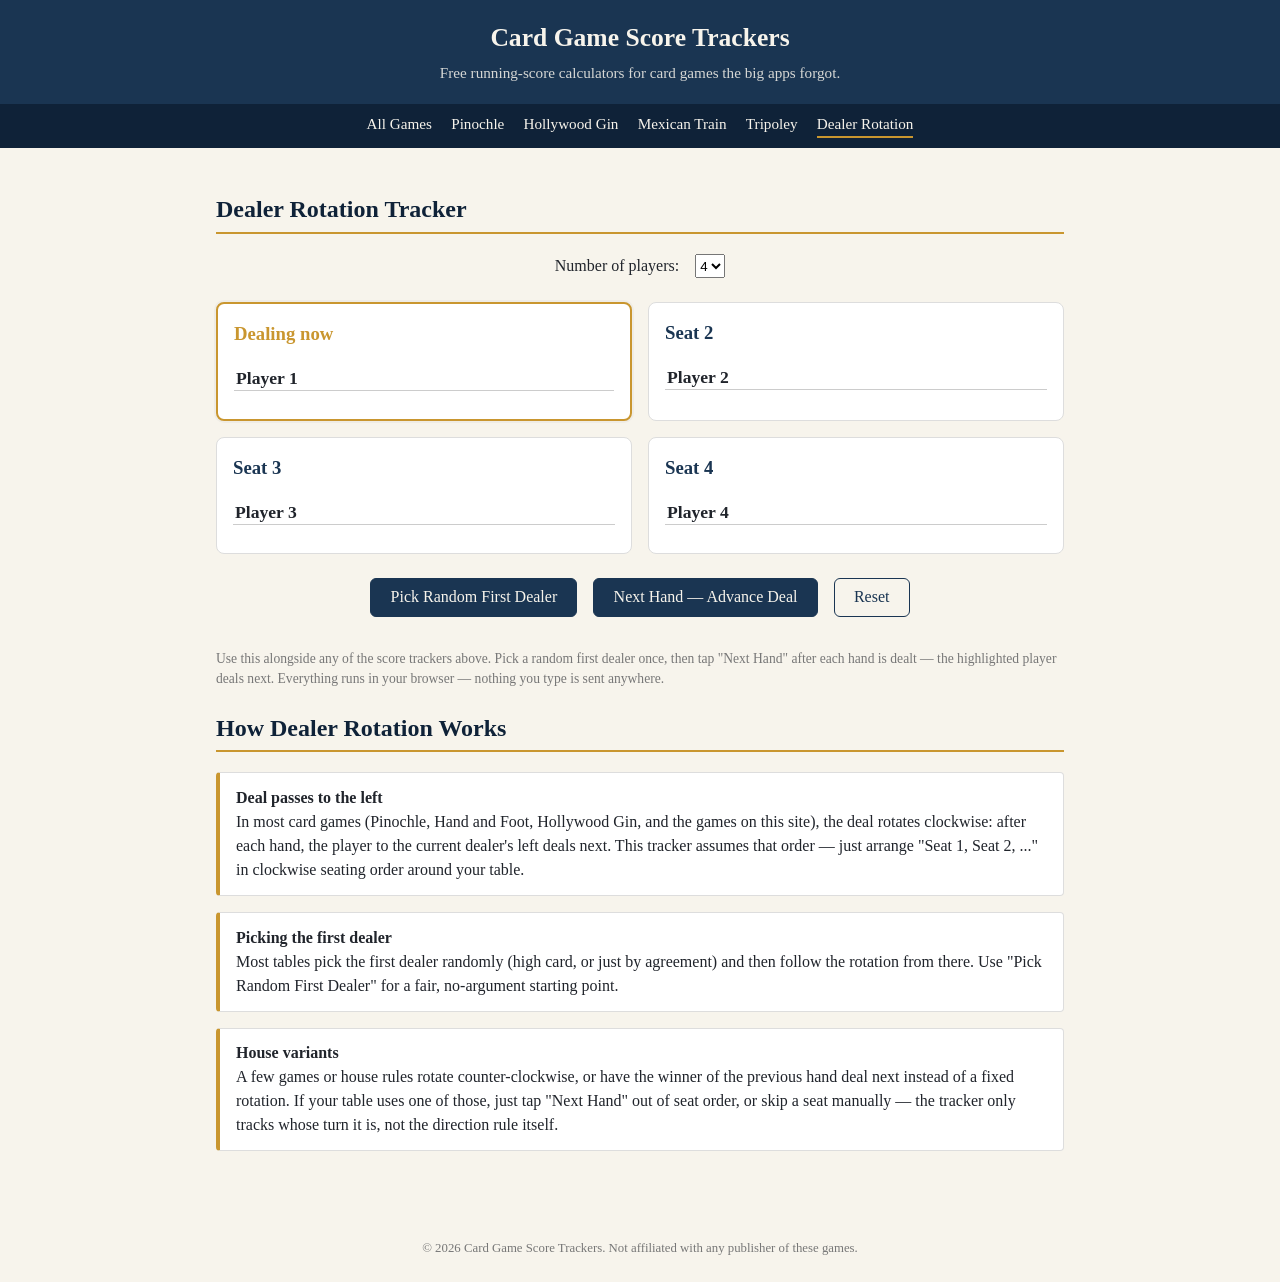
==== dealer-rotation.html @ f58edaf0 "Add dealer-rotation/seat-randomizer bolt-on feature, linked from nav and index, updated sitemap" ====
<!doctype html>
<html lang="en">
<head>
<meta charset="utf-8">
<meta name="viewport" content="width=device-width, initial-scale=1">
<title>Dealer Rotation Tracker — Free Online Deal-Order Helper for Card Games</title>
<meta name="description" content="Free dealer rotation tracker for card game night. Pick a random first dealer, then tap once per hand to advance whose deal it is. No account, runs in your browser.">
<meta property="og:type" content="website">
<meta property="og:url" content="https://tonatihuai2026.github.io/card-game-scorer-network/dealer-rotation.html">
<meta property="og:title" content="Dealer Rotation Tracker — Free Online Deal-Order Helper">
<meta property="og:description" content="Free dealer rotation tracker for card game night. Pick a random first dealer, then tap once per hand to advance whose deal it is.">
<meta name="twitter:card" content="summary">
<meta name="google-site-verification" content="00EPOl2j6lxPJyEcT6muK9ndbSertQc6TBF4gq02QoQ" />
<meta name="google-adsense-account" content="ca-pub-8781477226668093">
<script async src="https://pagead2.googlesyndication.com/pagead/js/adsbygoogle.js?client=ca-pub-8781477226668093" crossorigin="anonymous"></script>
<script type="application/ld+json">
{
  "@context": "https://schema.org",
  "@type": "WebApplication",
  "name": "Dealer Rotation Tracker",
  "url": "https://tonatihuai2026.github.io/card-game-scorer-network/dealer-rotation.html",
  "applicationCategory": "GameApplication",
  "operatingSystem": "Any (runs in browser)",
  "description": "Free dealer rotation tracker for card game night. Pick a random first dealer, then tap once per hand to advance whose deal it is.",
  "offers": { "@type": "Offer", "price": "0", "priceCurrency": "USD" }
}
</script>
<link rel="stylesheet" href="styles.css">
</head>
<body>
<header>
  <h1>Card Game Score Trackers</h1>
  <p>Free running-score calculators for card games the big apps forgot.</p>
</header>
<nav>
  <a href="index.html">All Games</a>
  <a href="pinochle.html">Pinochle</a>
  <a href="hollywood-gin.html">Hollywood Gin</a>
  <a href="mexican-train.html">Mexican Train</a>
  <a href="tripoley.html">Tripoley</a>
  <a href="dealer-rotation.html" class="active">Dealer Rotation</a>
</nav>
<main>
  <h2>Dealer Rotation Tracker</h2>
  <div class="round-controls no-print" style="margin-top:0;">
    <label for="playerCount" style="align-self:center;">Number of players:</label>
    <select id="playerCount"></select>
  </div>
  <div class="teams" id="players"></div>

  <div class="round-controls">
    <button id="randomFirst">Pick Random First Dealer</button>
    <button id="nextDeal">Next Hand — Advance Deal</button>
    <button class="secondary" id="resetAll">Reset</button>
  </div>

  <p class="no-print" style="margin-top:2rem; font-size:.85rem; color:#777;">
    Use this alongside any of the score trackers above. Pick a random first dealer once,
    then tap "Next Hand" after each hand is dealt — the highlighted player deals next.
    Everything runs in your browser — nothing you type is sent anywhere.
  </p>

  <h2>How Dealer Rotation Works</h2>
  <div class="variant-card">
    <strong>Deal passes to the left</strong><br>
    In most card games (Pinochle, Hand and Foot, Hollywood Gin, and the games on this
    site), the deal rotates clockwise: after each hand, the player to the current
    dealer's left deals next. This tracker assumes that order — just arrange "Seat 1,
    Seat 2, ..." in clockwise seating order around your table.
  </div>
  <div class="variant-card">
    <strong>Picking the first dealer</strong><br>
    Most tables pick the first dealer randomly (high card, or just by agreement) and then
    follow the rotation from there. Use "Pick Random First Dealer" for a fair, no-argument
    starting point.
  </div>
  <div class="variant-card">
    <strong>House variants</strong><br>
    A few games or house rules rotate counter-clockwise, or have the winner of the
    previous hand deal next instead of a fixed rotation. If your table uses one of those,
    just tap "Next Hand" out of seat order, or skip a seat manually — the tracker only
    tracks whose turn it is, not the direction rule itself.
  </div>
</main>
<footer>
  &copy; 2026 Card Game Score Trackers. Not affiliated with any publisher of these games.
</footer>
<script>
window.DEALER_CONFIG = { minPlayers: 2, maxPlayers: 8, defaultPlayers: 4 };
</script>
<script src="dealer-rotation.js"></script>
</body>
</html>
---- styles.css ----
:root {
  --navy: #1a3552;
  --navy-dark: #0f2238;
  --cream: #f7f4ec;
  --gold: #c9962f;
  --ink: #20242b;
}

* { box-sizing: border-box; }

body {
  margin: 0;
  font-family: Georgia, "Times New Roman", serif;
  background: var(--cream);
  color: var(--ink);
  line-height: 1.5;
}

header {
  background: var(--navy);
  color: var(--cream);
  padding: 1.2rem 1rem;
  text-align: center;
}

header h1 { margin: 0 0 .25rem; font-size: 1.6rem; }
header p { margin: 0; font-size: .95rem; opacity: .85; }

nav {
  display: flex;
  justify-content: center;
  flex-wrap: wrap;
  gap: 1.2rem;
  background: var(--navy-dark);
  padding: .6rem 1rem;
}

nav a { color: var(--cream); text-decoration: none; font-size: .95rem; border-bottom: 2px solid transparent; }
nav a:hover, nav a.active { border-bottom-color: var(--gold); }

main { max-width: 880px; margin: 0 auto; padding: 1.5rem 1rem 3rem; }

h2 { color: var(--navy-dark); border-bottom: 2px solid var(--gold); padding-bottom: .3rem; }

.teams { display: grid; grid-template-columns: 1fr 1fr; gap: 1rem; margin-bottom: 1.5rem; }
@media (max-width: 600px) { .teams { grid-template-columns: 1fr; } }

.team { background: #fff; border: 1px solid #ddd; border-radius: 8px; padding: 1rem; }
.team h3 { margin-top: 0; color: var(--navy); }
.team.active-dealer { border-color: var(--gold); border-width: 2px; box-shadow: 0 0 0 2px rgba(0,0,0,.03); }
.team.active-dealer h3 { color: var(--gold); }

.team input[type="text"] {
  font-size: 1.1rem; font-weight: bold; border: none; border-bottom: 1px solid #ccc;
  background: transparent; width: 100%; margin-bottom: .75rem; font-family: inherit; color: var(--ink);
}

.round-row { display: flex; justify-content: space-between; align-items: center; margin-bottom: .5rem; }
.round-row label { flex: 1; font-size: .92rem; }
.round-row input[type="number"] { width: 5.5rem; padding: .3rem; border: 1px solid #ccc; border-radius: 4px; font-family: inherit; }

.score-total {
  margin-top: 1rem; padding-top: .75rem; border-top: 2px solid var(--gold);
  font-size: 1.3rem; font-weight: bold; text-align: right; color: var(--navy-dark);
}

.round-controls { display: flex; justify-content: center; gap: 1rem; margin: 1.5rem 0; flex-wrap: wrap; }

button {
  font-family: inherit; font-size: 1rem; padding: .6rem 1.2rem; border-radius: 6px;
  border: 1px solid var(--navy); background: var(--navy); color: var(--cream); cursor: pointer;
}
button.secondary { background: transparent; color: var(--navy); }
button:hover { opacity: .9; }

table.history { width: 100%; border-collapse: collapse; margin-top: 1rem; background: #fff; }
table.history th, table.history td { border: 1px solid #ddd; padding: .5rem; text-align: center; }
table.history th { background: var(--navy); color: var(--cream); }

.grand-totals { display: flex; justify-content: space-around; margin-top: 1rem; font-size: 1.4rem; font-weight: bold; flex-wrap: wrap; }

.variant-card {
  background: #fff; border: 1px solid #ddd; border-left: 4px solid var(--gold);
  border-radius: 4px; padding: .8rem 1rem; margin-bottom: 1rem;
}

.game-grid { display: grid; grid-template-columns: 1fr 1fr; gap: 1rem; margin-top: 1rem; }
@media (max-width: 600px) { .game-grid { grid-template-columns: 1fr; } }
.game-card {
  background: #fff; border: 1px solid #ddd; border-radius: 8px; padding: 1.2rem; text-decoration: none; color: var(--ink);
}
.game-card h3 { margin-top: 0; color: var(--navy); }
.game-card:hover { border-color: var(--gold); }
.game-card.coming-soon { opacity: .55; pointer-events: none; }

footer { text-align: center; font-size: .8rem; color: #777; padding: 1.5rem 1rem; }

@media print {
  header, nav, .round-controls, footer, .no-print { display: none !important; }
  body { background: #fff; }
}
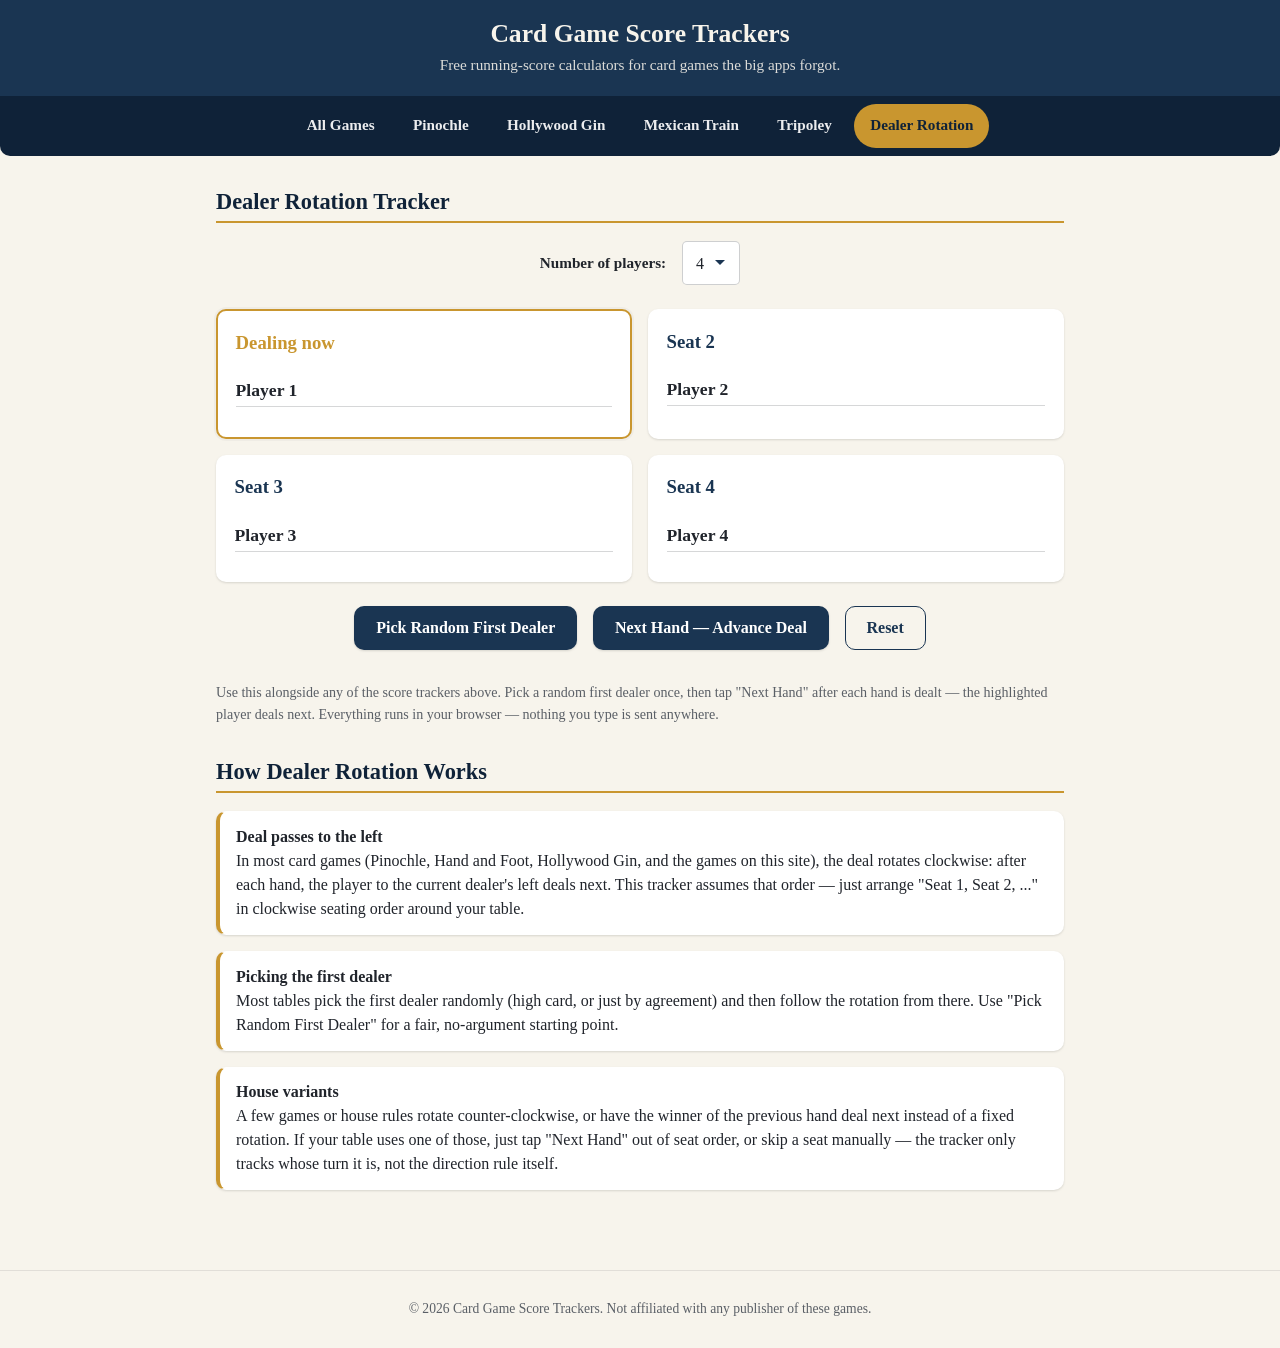
==== commit b11551a4: "UX/UI polish: style selects, fix contrast (AA), 44px tap targets, totals chips, empty-state hint, ca" ====
--- a/dealer-rotation.html
+++ b/dealer-rotation.html
@@ -54,7 +54,7 @@
     <button class="secondary" id="resetAll">Reset</button>
   </div>
 
-  <p class="no-print" style="margin-top:2rem; font-size:.85rem; color:#777;">
+  <p class="no-print help" style="margin-top:2rem;">
     Use this alongside any of the score trackers above. Pick a random first dealer once,
     then tap "Next Hand" after each hand is dealt — the highlighted player deals next.
     Everything runs in your browser — nothing you type is sent anywhere.
--- a/styles.css
+++ b/styles.css
@@ -4,6 +4,22 @@
   --cream: #f7f4ec;
   --gold: #c9962f;
   --ink: #20242b;
+
+  /* --- design-system adapter (added by the design-system refresh) --- */
+  --ds-primary: var(--navy);
+  --ds-primary-dark: var(--navy-dark);
+  --ds-surface: #ffffff;
+  --ds-bg: var(--cream);
+  --ds-ink: var(--ink);
+  --ds-accent: var(--gold);
+  --ds-radius: 10px;
+  --ds-shadow: 0 1px 3px rgba(0,0,0,.08), 0 1px 2px rgba(0,0,0,.06);
+  --ds-shadow-hover: 0 4px 10px rgba(0,0,0,.10), 0 2px 4px rgba(0,0,0,.08);
+
+  /* WCAG AA-compliant muted ink (>=4.5:1 on cream/white) */
+  --ds-muted: #5a5f66;
+  /* comfortable minimum touch target */
+  --ds-tap: 44px;
 }
 
 * { box-sizing: border-box; }
@@ -23,41 +39,122 @@
   text-align: center;
 }
 
-header h1 { margin: 0 0 .25rem; font-size: 1.6rem; }
-header p { margin: 0; font-size: .95rem; opacity: .85; }
+header h1 { margin: 0 0 .25rem; font-size: 1.6rem; line-height: 1.2; }
+header p { margin: 0; font-size: .95rem; color: color-mix(in srgb, var(--cream) 88%, transparent); }
 
 nav {
   display: flex;
   justify-content: center;
   flex-wrap: wrap;
-  gap: 1.2rem;
-  background: var(--navy-dark);
+  gap: .4rem;
+  background: var(--ds-primary-dark, var(--navy-dark));
+  padding: .5rem .75rem;
+  border-radius: 0 0 var(--ds-radius, 10px) var(--ds-radius, 10px);
+}
+
+nav a {
+  color: var(--ds-surface, var(--cream));
+  text-decoration: none;
+  font-size: .95rem;
+  font-weight: 600;
   padding: .6rem 1rem;
-}
-
-nav a { color: var(--cream); text-decoration: none; font-size: .95rem; border-bottom: 2px solid transparent; }
-nav a:hover, nav a.active { border-bottom-color: var(--gold); }
+  border-radius: 999px;
+  display: inline-flex;
+  align-items: center;
+  min-height: var(--ds-tap, 44px);
+  opacity: .92;
+  transition: background .15s ease, opacity .15s ease, transform .08s ease;
+}
+nav a:hover {
+  opacity: 1;
+  background: color-mix(in srgb, var(--ds-surface, #fff) 12%, transparent);
+}
+nav a.active {
+  opacity: 1;
+  background: var(--ds-accent);
+  color: var(--ds-primary-dark, var(--navy-dark));
+}
+nav a:focus-visible {
+  outline: 2px solid var(--ds-accent);
+  outline-offset: 2px;
+}
 
 main { max-width: 880px; margin: 0 auto; padding: 1.5rem 1rem 3rem; }
 
-h2 { color: var(--navy-dark); border-bottom: 2px solid var(--gold); padding-bottom: .3rem; }
+h2 {
+  color: var(--navy-dark); border-bottom: 2px solid var(--gold);
+  padding-bottom: .3rem; font-size: 1.4rem; line-height: 1.25;
+  margin-top: 2rem;
+}
+main > h2:first-of-type, main > p:first-of-type { margin-top: .5rem; }
+
+/* Shared muted helper text (AA-compliant, replaces inline color:#777) */
+.help { font-size: .88rem; color: var(--ds-muted, #5a5f66); line-height: 1.55; }
+
+/* Intro / lead paragraph for scannable hub pages */
+.lead { font-size: 1.05rem; color: var(--ds-ink); max-width: 60ch; }
 
 .teams { display: grid; grid-template-columns: 1fr 1fr; gap: 1rem; margin-bottom: 1.5rem; }
 @media (max-width: 600px) { .teams { grid-template-columns: 1fr; } }
 
-.team { background: #fff; border: 1px solid #ddd; border-radius: 8px; padding: 1rem; }
-.team h3 { margin-top: 0; color: var(--navy); }
+.team {
+  background: var(--ds-surface, #fff);
+  border: 1px solid transparent;
+  border-radius: var(--ds-radius, 10px);
+  box-shadow: var(--ds-shadow, 0 1px 3px rgba(0,0,0,.08));
+  padding: 1.1rem;
+  transition: box-shadow .15s ease, transform .08s ease;
+}
+.team:hover {
+  box-shadow: var(--ds-shadow-hover, 0 4px 10px rgba(0,0,0,.10));
+  transform: translateY(-2px);
+}
+.team h3 { margin-top: 0; color: var(--ds-primary, var(--navy)); }
 .team.active-dealer { border-color: var(--gold); border-width: 2px; box-shadow: 0 0 0 2px rgba(0,0,0,.03); }
 .team.active-dealer h3 { color: var(--gold); }
 
 .team input[type="text"] {
-  font-size: 1.1rem; font-weight: bold; border: none; border-bottom: 1px solid #ccc;
+  font-size: 1.1rem; font-weight: bold; border: none;
+  border-bottom: 1.5px solid color-mix(in srgb, var(--ds-ink) 18%, transparent);
   background: transparent; width: 100%; margin-bottom: .75rem; font-family: inherit; color: var(--ink);
-}
-
-.round-row { display: flex; justify-content: space-between; align-items: center; margin-bottom: .5rem; }
+  padding: .3rem 0; transition: border-color .15s ease;
+}
+.team input[type="text"]:focus { outline: none; border-bottom-color: var(--ds-primary); }
+
+.round-row { display: flex; justify-content: space-between; align-items: center; gap: .75rem; margin-bottom: .6rem; }
 .round-row label { flex: 1; font-size: .92rem; }
-.round-row input[type="number"] { width: 5.5rem; padding: .3rem; border: 1px solid #ccc; border-radius: 4px; font-family: inherit; }
+.round-row input[type="number"] {
+  width: 5.5rem; text-align: right; padding: .6rem .7rem; min-height: var(--ds-tap, 44px);
+  font-size: 1.05rem;
+  border: 1.5px solid color-mix(in srgb, var(--ds-ink) 18%, transparent);
+  border-radius: calc(var(--ds-radius, 10px) * .5);
+  background: var(--ds-surface, #fff); color: var(--ds-ink); font-family: inherit;
+  transition: border-color .15s ease, box-shadow .15s ease;
+}
+
+/* Number-of-players / teams selector and its label */
+.round-controls label { font-size: .95rem; font-weight: 600; color: var(--ds-ink); }
+select {
+  font-family: inherit; font-size: 1rem; color: var(--ds-ink);
+  padding: .55rem 2.2rem .55rem .8rem; min-height: var(--ds-tap, 44px);
+  border: 1.5px solid color-mix(in srgb, var(--ds-ink) 22%, transparent);
+  border-radius: calc(var(--ds-radius, 10px) * .5);
+  background-color: var(--ds-surface, #fff); cursor: pointer;
+  -webkit-appearance: none; -moz-appearance: none; appearance: none;
+  background-image: url("data:image/svg+xml,%3Csvg xmlns='http://www.w3.org/2000/svg' width='12' height='8' viewBox='0 0 12 8'%3E%3Cpath fill='%231a3552' d='M1 1l5 5 5-5'/%3E%3C/svg%3E");
+  background-repeat: no-repeat; background-position: right .8rem center;
+  transition: border-color .15s ease, box-shadow .15s ease;
+}
+select:hover { border-color: color-mix(in srgb, var(--ds-ink) 38%, transparent); }
+select:focus-visible {
+  outline: none; border-color: var(--ds-primary);
+  box-shadow: 0 0 0 3px color-mix(in srgb, var(--ds-primary) 18%, transparent);
+}
+.round-row input[type="number"]:hover { border-color: color-mix(in srgb, var(--ds-ink) 32%, transparent); }
+.round-row input[type="number"]:focus {
+  outline: none; border-color: var(--ds-primary);
+  box-shadow: 0 0 0 3px color-mix(in srgb, var(--ds-primary) 18%, transparent);
+}
 
 .score-total {
   margin-top: 1rem; padding-top: .75rem; border-top: 2px solid var(--gold);
@@ -67,33 +164,84 @@
 .round-controls { display: flex; justify-content: center; gap: 1rem; margin: 1.5rem 0; flex-wrap: wrap; }
 
 button {
-  font-family: inherit; font-size: 1rem; padding: .6rem 1.2rem; border-radius: 6px;
-  border: 1px solid var(--navy); background: var(--navy); color: var(--cream); cursor: pointer;
-}
-button.secondary { background: transparent; color: var(--navy); }
-button:hover { opacity: .9; }
-
-table.history { width: 100%; border-collapse: collapse; margin-top: 1rem; background: #fff; }
-table.history th, table.history td { border: 1px solid #ddd; padding: .5rem; text-align: center; }
-table.history th { background: var(--navy); color: var(--cream); }
-
-.grand-totals { display: flex; justify-content: space-around; margin-top: 1rem; font-size: 1.4rem; font-weight: bold; flex-wrap: wrap; }
+  font-family: inherit; font-size: 1rem; font-weight: 600; padding: .7rem 1.3rem;
+  min-height: var(--ds-tap, 44px);
+  border-radius: var(--ds-radius, 10px); border: 1px solid transparent;
+  background: var(--ds-primary, var(--navy)); color: var(--ds-surface, var(--cream));
+  cursor: pointer; box-shadow: var(--ds-shadow, 0 1px 3px rgba(0,0,0,.08));
+  transition: transform .08s ease, box-shadow .15s ease, opacity .15s ease;
+}
+button:hover {
+  box-shadow: var(--ds-shadow-hover, 0 4px 10px rgba(0,0,0,.1));
+  transform: translateY(-1px);
+}
+button:active { transform: translateY(0); opacity: .92; }
+button.secondary {
+  background: transparent; color: var(--ds-primary, var(--navy));
+  border-color: var(--ds-primary, var(--navy)); box-shadow: none;
+}
+button.secondary:hover { background: color-mix(in srgb, var(--ds-primary) 8%, transparent); box-shadow: none; }
+button:focus-visible { outline: 2px solid var(--ds-accent); outline-offset: 2px; }
+
+table.history {
+  width: 100%; border-collapse: collapse; margin-top: 1rem;
+  background: var(--ds-surface, #fff); border-radius: var(--ds-radius, 10px);
+  overflow: hidden; box-shadow: var(--ds-shadow, 0 1px 3px rgba(0,0,0,.08));
+}
+table.history th, table.history td {
+  border: 1px solid color-mix(in srgb, var(--ds-ink) 12%, transparent);
+  padding: .55rem; text-align: center;
+}
+table.history th { background: var(--navy); color: var(--cream); font-size: .95rem; }
+table.history tbody tr:nth-child(even) { background: color-mix(in srgb, var(--ds-bg) 55%, #fff); }
+
+.grand-totals { display: flex; justify-content: center; gap: .75rem; margin-top: 1rem; flex-wrap: wrap; }
+.grand-totals span {
+  display: inline-block; font-size: 1.25rem; font-weight: bold;
+  background: var(--ds-surface, #fff); color: var(--ds-primary-dark, var(--navy-dark));
+  border: 1px solid color-mix(in srgb, var(--ds-ink) 12%, transparent);
+  border-top: 3px solid var(--ds-accent);
+  border-radius: var(--ds-radius, 10px); padding: .6rem 1.1rem;
+  box-shadow: var(--ds-shadow, 0 1px 3px rgba(0,0,0,.08));
+}
 
 .variant-card {
-  background: #fff; border: 1px solid #ddd; border-left: 4px solid var(--gold);
-  border-radius: 4px; padding: .8rem 1rem; margin-bottom: 1rem;
+  background: var(--ds-surface, #fff); border: 1px solid transparent;
+  border-left: 4px solid var(--ds-accent); border-radius: var(--ds-radius, 10px);
+  box-shadow: var(--ds-shadow, 0 1px 3px rgba(0,0,0,.08));
+  padding: .8rem 1rem; margin-bottom: 1rem;
 }
 
 .game-grid { display: grid; grid-template-columns: 1fr 1fr; gap: 1rem; margin-top: 1rem; }
 @media (max-width: 600px) { .game-grid { grid-template-columns: 1fr; } }
 .game-card {
-  background: #fff; border: 1px solid #ddd; border-radius: 8px; padding: 1.2rem; text-decoration: none; color: var(--ink);
-}
-.game-card h3 { margin-top: 0; color: var(--navy); }
-.game-card:hover { border-color: var(--gold); }
+  background: var(--ds-surface, #fff); border: 1px solid transparent;
+  border-radius: var(--ds-radius, 10px); box-shadow: var(--ds-shadow, 0 1px 3px rgba(0,0,0,.08));
+  padding: 1.2rem; text-decoration: none; color: var(--ink);
+  transition: box-shadow .15s ease, transform .08s ease;
+}
+.game-card { position: relative; border-left: 4px solid var(--ds-accent); }
+.game-card h3 {
+  margin-top: 0; margin-right: 1.5rem; color: var(--ds-primary, var(--navy));
+}
+.game-card p { margin-bottom: 0; }
+.game-card::after {
+  content: "\2192"; position: absolute; top: 1.2rem; right: 1.2rem;
+  color: var(--ds-accent); font-weight: bold; font-size: 1.2rem;
+  transition: transform .15s ease;
+}
+.game-card:hover {
+  box-shadow: var(--ds-shadow-hover, 0 4px 10px rgba(0,0,0,.10));
+  transform: translateY(-2px);
+}
+.game-card:hover::after { transform: translateX(3px); }
 .game-card.coming-soon { opacity: .55; pointer-events: none; }
 
-footer { text-align: center; font-size: .8rem; color: #777; padding: 1.5rem 1rem; }
+footer {
+  text-align: center; font-size: .85rem; color: var(--ds-muted, #5a5f66);
+  padding: 1.75rem 1rem; margin-top: 1rem;
+  border-top: 1px solid color-mix(in srgb, var(--ds-ink) 10%, transparent);
+}
 
 @media print {
   header, nav, .round-controls, footer, .no-print { display: none !important; }
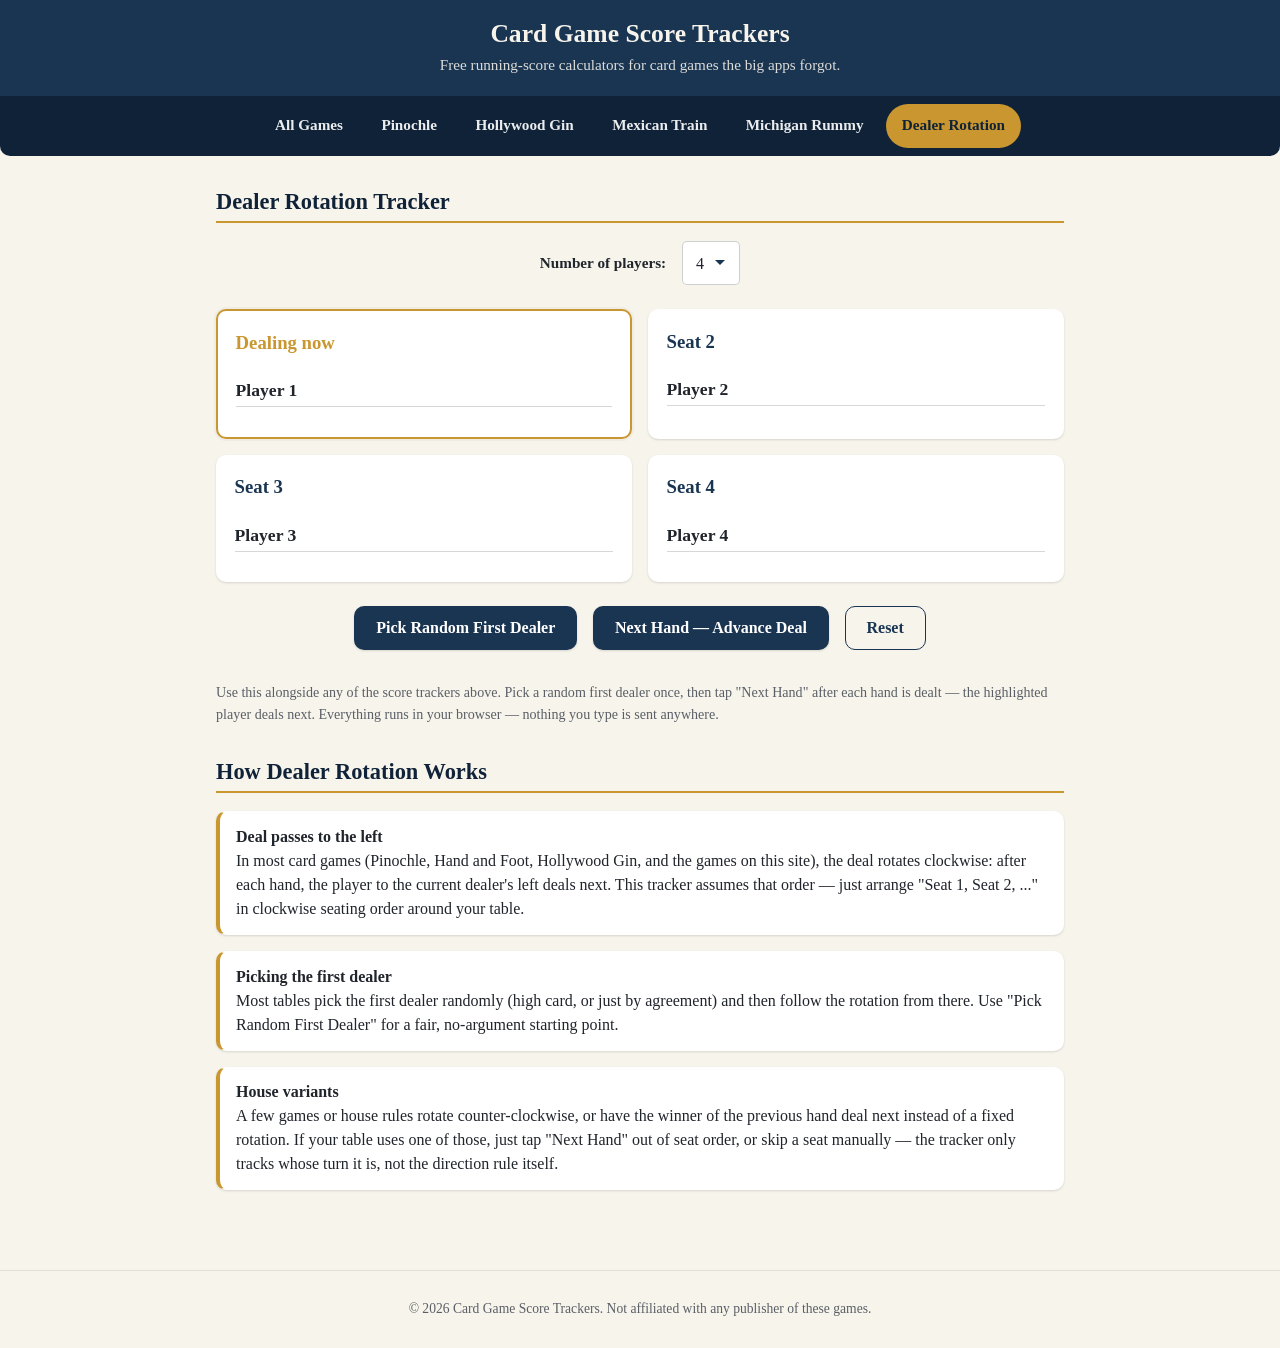
==== commit d002b433: "Rebrand visible 'Tripoley' (Cadaco trademark) -> 'Michigan Rummy' (the public-domain game it's based" ====
--- a/dealer-rotation.html
+++ b/dealer-rotation.html
@@ -26,6 +26,7 @@
 }
 </script>
 <link rel="stylesheet" href="styles.css">
+<!-- Cloudflare Web Analytics --><script defer src="https://static.cloudflareinsights.com/beacon.min.js" data-cf-beacon='{"token": "37e136ad11054bb6b59179378878a5d6"}'></script><!-- End Cloudflare Web Analytics -->
 </head>
 <body>
 <header>
@@ -37,7 +38,7 @@
   <a href="pinochle.html">Pinochle</a>
   <a href="hollywood-gin.html">Hollywood Gin</a>
   <a href="mexican-train.html">Mexican Train</a>
-  <a href="tripoley.html">Tripoley</a>
+  <a href="tripoley.html">Michigan Rummy</a>
   <a href="dealer-rotation.html" class="active">Dealer Rotation</a>
 </nav>
 <main>
